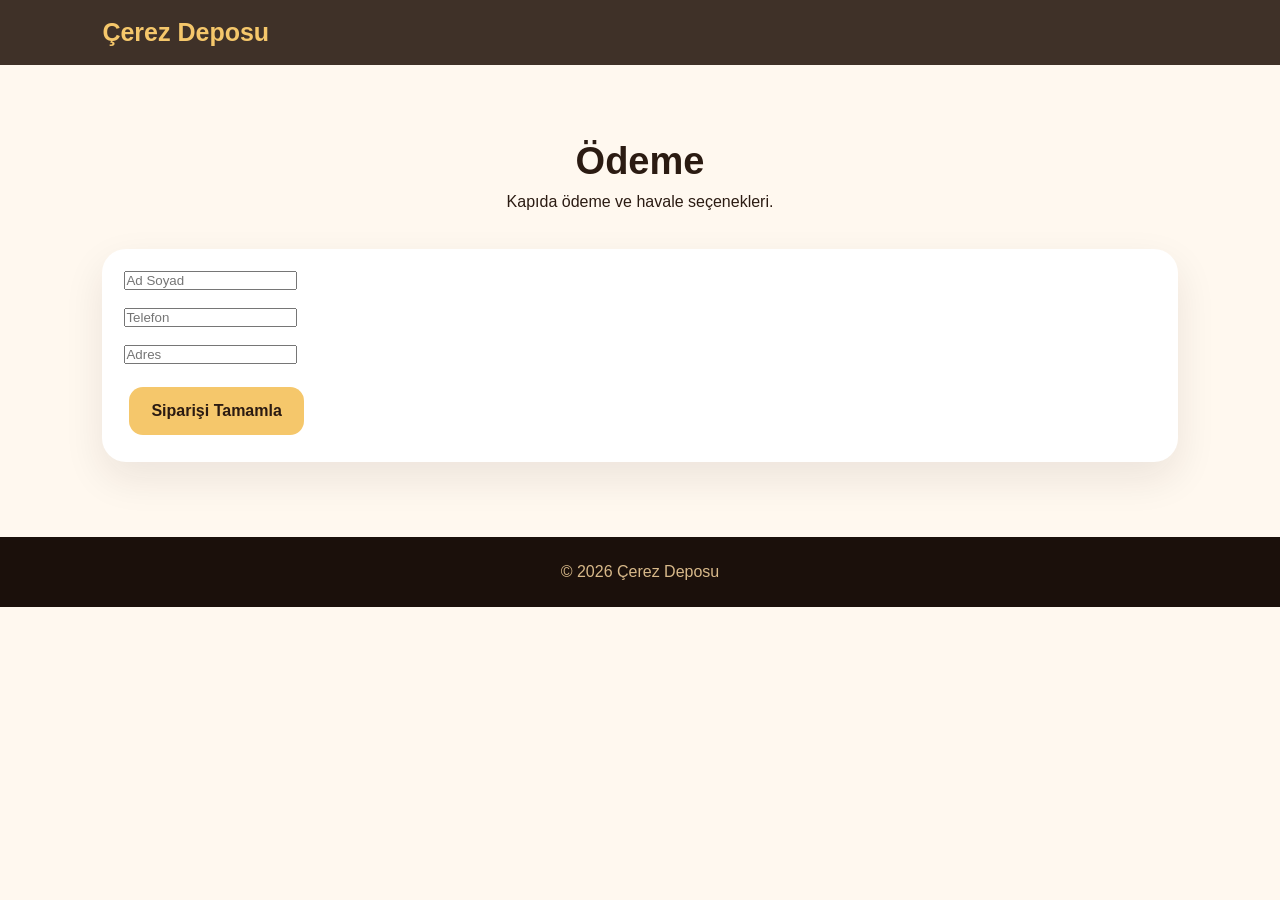
==== odeme.html @ f2544c33 "Create odeme.html" ====
<!DOCTYPE html>
<html lang="tr">
<head>
<meta charset="UTF-8">
<meta name="viewport" content="width=device-width, initial-scale=1.0">
<title>Ödeme</title>
<link rel="stylesheet" href="style.css">
</head>
<body>

<nav class="nav">
<a class="logo" href="index.html">Çerez Deposu</a>
</nav>

<section class="section">

<div class="title">
<h2>Ödeme</h2>
<p>Kapıda ödeme ve havale seçenekleri.</p>
</div>

<div class="card">
<div class="card-body">

<input type="text" placeholder="Ad Soyad">
<br><br>

<input type="text" placeholder="Telefon">
<br><br>

<input type="text" placeholder="Adres">
<br><br>

<a class="btn btn-primary" href="#">
Siparişi Tamamla
</a>

</div>
</div>

</section>

<footer>
© 2026 Çerez Deposu
</footer>

</body>
</html>
---- style.css ----
*{margin:0;padding:0;box-sizing:border-box;font-family:Arial,Helvetica,sans-serif}
body{background:#fff8ef;color:#2b1b12;overflow-x:hidden}
a{text-decoration:none;color:inherit}
.nav{position:sticky;top:0;z-index:50;background:rgba(43,27,18,.9);backdrop-filter:blur(12px);padding:18px 8%;display:flex;justify-content:space-between;align-items:center;color:white}
.logo{font-size:25px;font-weight:900;color:#f5c76b}
.menu{display:flex;gap:22px;align-items:center}
.menu a{font-weight:700}
.menu a:hover{color:#f5c76b}
.cart-badge{background:#f5c76b;color:#2b1b12;padding:9px 13px;border-radius:999px;font-weight:900}
.hero{min-height:92vh;background:linear-gradient(rgba(43,27,18,.65),rgba(43,27,18,.78)),url('https://images.unsplash.com/photo-1606923829579-0cb981a83e2e?auto=format&fit=crop&w=1600&q=80');background-size:cover;background-position:center;display:flex;align-items:center;padding:100px 8%;color:white}
.hero-box{max-width:720px;animation:up 1s ease both}
.badge{display:inline-block;background:rgba(245,199,107,.18);border:1px solid rgba(245,199,107,.5);color:#f5c76b;padding:10px 18px;border-radius:999px;font-weight:900;margin-bottom:20px}
h1{font-size:clamp(42px,7vw,78px);line-height:1.02;margin-bottom:22px}
.hero p{font-size:19px;line-height:1.7;color:#f8ead2;margin-bottom:30px}
.btn{display:inline-block;padding:15px 22px;border-radius:14px;font-weight:900;transition:.3s;margin:5px}
.btn-primary{background:#f5c76b;color:#2b1b12}
.btn-dark{background:#2b1b12;color:white}
.btn-outline{border:1px solid rgba(255,255,255,.6);color:white}
.section{padding:75px 8%}
.title{text-align:center;margin-bottom:38px}
.title h2{font-size:38px;margin-bottom:10px}
.grid{display:grid;grid-template-columns:repeat(auto-fit,minmax(240px,1fr));gap:24px}
.card{background:white;border-radius:24px;overflow:hidden;box-shadow:0 16px 40px rgba(43,27,18,.09)}
.card img{width:100%;height:220px;object-fit:cover}
.card-body{padding:22px}
.price{font-size:24px;font-weight:900;color:#8b4f19;margin-bottom:15px}
footer{text-align:center;padding:26px;background:#1b100b;color:#d8b98a}
@keyframes up{from{opacity:0;transform:translateY(35px)}to{opacity:1;transform:translateY(0)}}
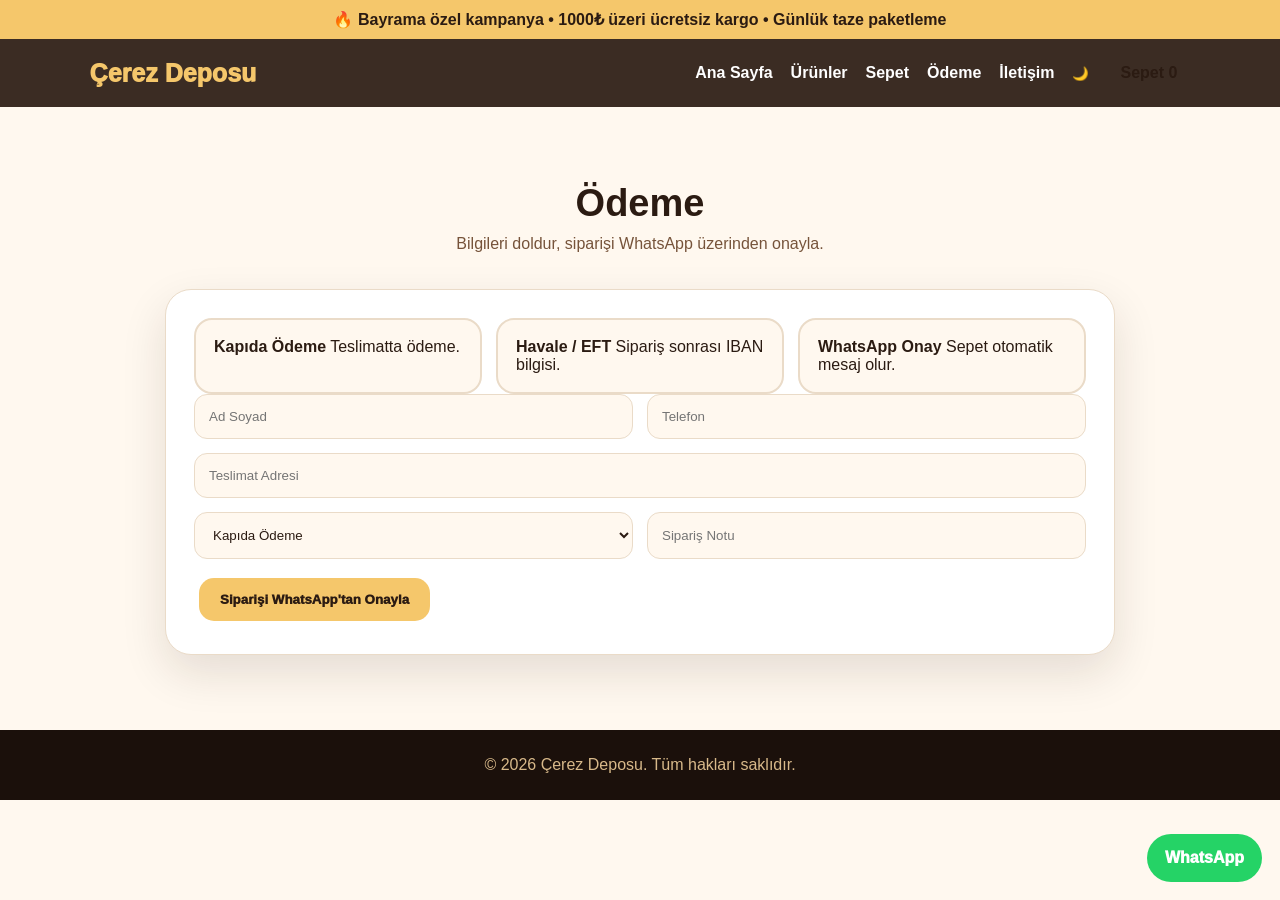
==== commit 7467006f: "Update odeme.html" ====
--- a/odeme.html
+++ b/odeme.html
@@ -3,46 +3,76 @@
 <head>
 <meta charset="UTF-8">
 <meta name="viewport" content="width=device-width, initial-scale=1.0">
-<title>Ödeme</title>
+<title>Çerez Deposu | Ödeme</title>
 <link rel="stylesheet" href="style.css">
 </head>
 <body>
 
+<div class="topbar"><span>🔥 Bayrama özel kampanya • 1000₺ üzeri ücretsiz kargo • Günlük taze paketleme</span></div>
+
 <nav class="nav">
 <a class="logo" href="index.html">Çerez Deposu</a>
+<div class="menu">
+<a href="index.html">Ana Sayfa</a>
+<a href="urunler.html">Ürünler</a>
+<a href="sepet.html">Sepet</a>
+<a href="odeme.html">Ödeme</a>
+<a href="iletisim.html">İletişim</a>
+<button class="icon-btn" id="darkBtn">🌙</button>
+<a class="cart-pill" href="sepet.html">Sepet <span id="cartCount">0</span></a>
+</div>
 </nav>
 
 <section class="section">
-
 <div class="title">
 <h2>Ödeme</h2>
-<p>Kapıda ödeme ve havale seçenekleri.</p>
+<p>Bilgileri doldur, siparişi WhatsApp üzerinden onayla.</p>
 </div>
 
-<div class="card">
-<div class="card-body">
+<div class="panel">
 
-<input type="text" placeholder="Ad Soyad">
-<br><br>
+<div class="pay-box">
+<div class="pay-option">
+<b>Kapıda Ödeme</b>
+<span>Teslimatta ödeme.</span>
+</div>
 
-<input type="text" placeholder="Telefon">
-<br><br>
+<div class="pay-option">
+<b>Havale / EFT</b>
+<span>Sipariş sonrası IBAN bilgisi.</span>
+</div>
 
-<input type="text" placeholder="Adres">
-<br><br>
-
-<a class="btn btn-primary" href="#">
-Siparişi Tamamla
-</a>
-
+<div class="pay-option">
+<b>WhatsApp Onay</b>
+<span>Sepet otomatik mesaj olur.</span>
 </div>
 </div>
 
+<div class="form-grid">
+<input id="name" type="text" placeholder="Ad Soyad">
+<input id="phone" type="tel" placeholder="Telefon">
+</div>
+
+<input id="address" type="text" placeholder="Teslimat Adresi">
+
+<div class="form-grid">
+<select id="pay">
+<option>Kapıda Ödeme</option>
+<option>Havale / EFT</option>
+</select>
+
+<input id="note" type="text" placeholder="Sipariş Notu">
+</div>
+
+<button class="btn btn-primary" onclick="sendOrder()">Siparişi WhatsApp'tan Onayla</button>
+
+</div>
 </section>
 
-<footer>
-© 2026 Çerez Deposu
-</footer>
+<a class="floating-wa" href="https://wa.me/905000000000" target="_blank">WhatsApp</a>
 
+<footer>© 2026 Çerez Deposu. Tüm hakları saklıdır.</footer>
+
+<script src="script.js"></script>
 </body>
 </html>
--- a/style.css
+++ b/style.css
@@ -1,28 +1,59 @@
+:root{--bg:#fff8ef;--text:#2b1b12;--muted:#76533a;--card:#fff;--brand:#f5c76b;--dark:#2b1b12;--line:#eadbc8;--shadow:0 18px 45px rgba(43,27,18,.12)}
+body.dark{--bg:#140d09;--text:#fff7ec;--muted:#d6b98e;--card:#21150f;--dark:#f5c76b;--line:#3a281d;--shadow:0 18px 45px rgba(0,0,0,.35)}
 *{margin:0;padding:0;box-sizing:border-box;font-family:Arial,Helvetica,sans-serif}
-body{background:#fff8ef;color:#2b1b12;overflow-x:hidden}
+body{background:var(--bg);color:var(--text);overflow-x:hidden}
 a{text-decoration:none;color:inherit}
-.nav{position:sticky;top:0;z-index:50;background:rgba(43,27,18,.9);backdrop-filter:blur(12px);padding:18px 8%;display:flex;justify-content:space-between;align-items:center;color:white}
-.logo{font-size:25px;font-weight:900;color:#f5c76b}
-.menu{display:flex;gap:22px;align-items:center}
-.menu a{font-weight:700}
-.menu a:hover{color:#f5c76b}
-.cart-badge{background:#f5c76b;color:#2b1b12;padding:9px 13px;border-radius:999px;font-weight:900}
-.hero{min-height:92vh;background:linear-gradient(rgba(43,27,18,.65),rgba(43,27,18,.78)),url('https://images.unsplash.com/photo-1606923829579-0cb981a83e2e?auto=format&fit=crop&w=1600&q=80');background-size:cover;background-position:center;display:flex;align-items:center;padding:100px 8%;color:white}
-.hero-box{max-width:720px;animation:up 1s ease both}
-.badge{display:inline-block;background:rgba(245,199,107,.18);border:1px solid rgba(245,199,107,.5);color:#f5c76b;padding:10px 18px;border-radius:999px;font-weight:900;margin-bottom:20px}
-h1{font-size:clamp(42px,7vw,78px);line-height:1.02;margin-bottom:22px}
-.hero p{font-size:19px;line-height:1.7;color:#f8ead2;margin-bottom:30px}
-.btn{display:inline-block;padding:15px 22px;border-radius:14px;font-weight:900;transition:.3s;margin:5px}
-.btn-primary{background:#f5c76b;color:#2b1b12}
-.btn-dark{background:#2b1b12;color:white}
-.btn-outline{border:1px solid rgba(255,255,255,.6);color:white}
-.section{padding:75px 8%}
-.title{text-align:center;margin-bottom:38px}
+.topbar{background:var(--brand);color:#2b1b12;text-align:center;padding:10px;font-weight:900;overflow:hidden}
+.topbar span{display:inline-block;animation:marquee 13s linear infinite;white-space:nowrap}
+.nav{position:sticky;top:0;z-index:99;background:rgba(43,27,18,.92);backdrop-filter:blur(14px);padding:16px 7%;display:flex;justify-content:space-between;align-items:center;color:white}
+.logo{font-size:25px;font-weight:950;color:var(--brand)}
+.menu{display:flex;gap:18px;align-items:center;flex-wrap:wrap}
+.menu a,.icon-btn{font-weight:800;color:white;background:none;border:0;cursor:pointer}
+.cart-pill{background:var(--brand);color:#2b1b12!important;padding:9px 13px;border-radius:999px}
+.hero{min-height:88vh;background:linear-gradient(rgba(43,27,18,.62),rgba(43,27,18,.78)),url('https://images.unsplash.com/photo-1606923829579-0cb981a83e2e?auto=format&fit=crop&w=1700&q=80');background-size:cover;background-position:center;display:flex;align-items:center;padding:100px 7%;color:white}
+.hero-box{max-width:760px;animation:up 1s ease both}
+.badge{display:inline-block;background:rgba(245,199,107,.18);border:1px solid rgba(245,199,107,.55);color:var(--brand);padding:10px 18px;border-radius:999px;font-weight:900;margin-bottom:20px}
+h1{font-size:clamp(42px,7vw,78px);line-height:1.02;margin-bottom:20px}
+.hero p{font-size:19px;line-height:1.7;color:#f8ead2;margin-bottom:28px}
+.btn{display:inline-block;border:0;cursor:pointer;padding:14px 21px;border-radius:15px;font-weight:950;transition:.25s;margin:5px}
+.btn-primary{background:var(--brand);color:#2b1b12}
+.btn-dark{background:var(--dark);color:var(--bg)}
+.btn-outline{border:1px solid rgba(255,255,255,.65);color:white;background:transparent}
+.btn:hover{transform:translateY(-4px);box-shadow:0 12px 25px rgba(0,0,0,.18)}
+.section{padding:75px 7%}
+.title{text-align:center;margin-bottom:36px}
 .title h2{font-size:38px;margin-bottom:10px}
+.title p{color:var(--muted)}
 .grid{display:grid;grid-template-columns:repeat(auto-fit,minmax(240px,1fr));gap:24px}
-.card{background:white;border-radius:24px;overflow:hidden;box-shadow:0 16px 40px rgba(43,27,18,.09)}
+.card{background:var(--card);border-radius:24px;overflow:hidden;box-shadow:var(--shadow);border:1px solid var(--line);transition:.3s}
+.card:hover{transform:translateY(-7px)}
 .card img{width:100%;height:220px;object-fit:cover}
 .card-body{padding:22px}
-.price{font-size:24px;font-weight:900;color:#8b4f19;margin-bottom:15px}
+.card h3{font-size:22px;margin-bottom:8px}
+.card p{color:var(--muted);line-height:1.5;margin-bottom:15px}
+.price{font-size:23px;font-weight:950;color:#8b4f19;margin-bottom:14px}
+.filters{display:flex;justify-content:center;gap:10px;flex-wrap:wrap;margin-bottom:25px}
+.filter{border:1px solid var(--line);background:var(--card);color:var(--text);padding:10px 15px;border-radius:999px;font-weight:900;cursor:pointer}
+.filter.active{background:var(--brand);color:#2b1b12}
+.panel{background:var(--card);border-radius:26px;padding:28px;box-shadow:var(--shadow);border:1px solid var(--line);max-width:950px;margin:auto}
+.cart-row{display:grid;grid-template-columns:1fr 90px 120px 60px;gap:14px;align-items:center;border-bottom:1px solid var(--line);padding:16px 0}
+.qty button{width:30px;height:30px;border:0;border-radius:8px;background:var(--brand);font-weight:900;cursor:pointer}
+.total{text-align:right;font-size:27px;font-weight:950;margin-top:20px}
+.form-grid,.pay-box{display:grid;grid-template-columns:repeat(auto-fit,minmax(230px,1fr));gap:14px}
+input,select,textarea{width:100%;padding:14px;border:1px solid var(--line);border-radius:13px;margin-bottom:14px;background:var(--bg);color:var(--text)}
+.pay-option{border:2px solid var(--line);border-radius:18px;padding:18px;background:var(--bg)}
+.dark-section{background:#2b1b12;color:white}
+.feature,.review{background:var(--card);padding:24px;border-radius:22px;box-shadow:var(--shadow);border:1px solid var(--line)}
+.dark-section .feature{background:rgba(255,255,255,.08)}
+.feature h3{color:var(--brand);margin-bottom:10px}
+.stars{color:#d79219;font-size:20px;margin-bottom:10px}
+.faq details{background:var(--card);padding:18px 20px;border-radius:16px;margin-bottom:12px;border:1px solid var(--line)}
+.floating-wa{position:fixed;right:18px;bottom:18px;background:#25d366;color:white;padding:15px 18px;border-radius:999px;font-weight:950;z-index:200}
+.popup{position:fixed;inset:0;background:rgba(0,0,0,.55);display:none;align-items:center;justify-content:center;z-index:300;padding:20px}
+.popup.show{display:flex}
+.popup-box{background:var(--card);padding:30px;border-radius:26px;max-width:430px;text-align:center}
+.close{float:right;border:0;background:transparent;font-size:22px;color:var(--text);cursor:pointer}
 footer{text-align:center;padding:26px;background:#1b100b;color:#d8b98a}
 @keyframes up{from{opacity:0;transform:translateY(35px)}to{opacity:1;transform:translateY(0)}}
+@keyframes marquee{from{transform:translateX(70vw)}to{transform:translateX(-100vw)}}
+@media(max-width:760px){.nav{padding:15px 5%;align-items:flex-start;gap:12px}.menu{gap:11px;font-size:14px}.section{padding:55px 6%}.cart-row{grid-template-columns:1fr}.total{text-align:left}}
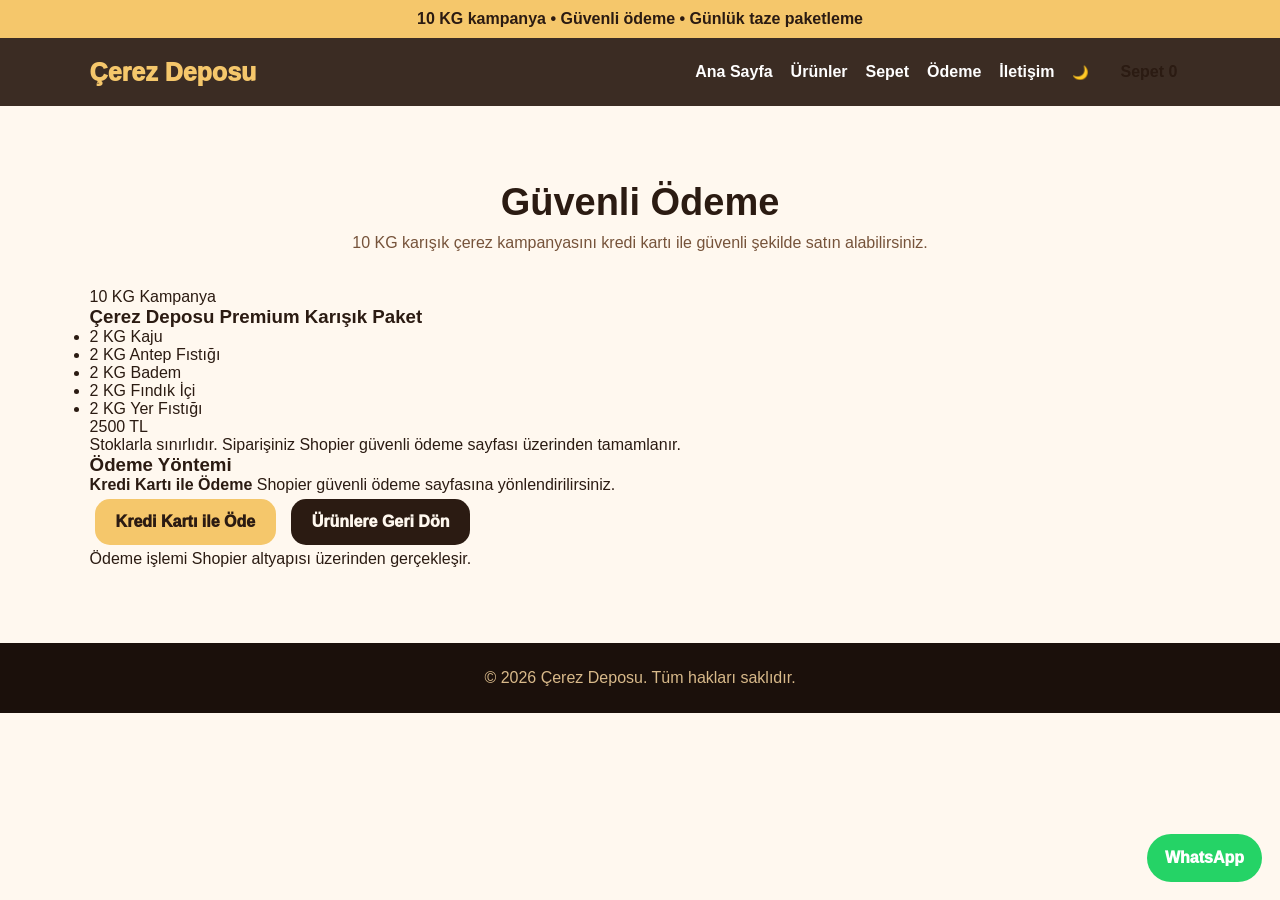
==== commit 506a84c8: "Update odeme.html" ====
--- a/odeme.html
+++ b/odeme.html
@@ -3,12 +3,12 @@
 <head>
 <meta charset="UTF-8">
 <meta name="viewport" content="width=device-width, initial-scale=1.0">
-<title>Çerez Deposu | Ödeme</title>
+<title>Çerez Deposu | Güvenli Ödeme</title>
 <link rel="stylesheet" href="style.css">
 </head>
 <body>
 
-<div class="topbar"><span>🔥 Bayrama özel kampanya • 1000₺ üzeri ücretsiz kargo • Günlük taze paketleme</span></div>
+<div class="topbar"><span>10 KG kampanya • Güvenli ödeme • Günlük taze paketleme</span></div>
 
 <nav class="nav">
 <a class="logo" href="index.html">Çerez Deposu</a>
@@ -25,46 +25,46 @@
 
 <section class="section">
 <div class="title">
-<h2>Ödeme</h2>
-<p>Bilgileri doldur, siparişi WhatsApp üzerinden onayla.</p>
+<h2>Güvenli Ödeme</h2>
+<p>10 KG karışık çerez kampanyasını kredi kartı ile güvenli şekilde satın alabilirsiniz.</p>
 </div>
 
-<div class="panel">
+<div class="payment-card">
 
-<div class="pay-box">
-<div class="pay-option">
-<b>Kapıda Ödeme</b>
-<span>Teslimatta ödeme.</span>
+<div class="payment-left">
+<span class="badge-dark">10 KG Kampanya</span>
+<h3>Çerez Deposu Premium Karışık Paket</h3>
+
+<ul class="pay-list">
+<li>2 KG Kaju</li>
+<li>2 KG Antep Fıstığı</li>
+<li>2 KG Badem</li>
+<li>2 KG Fındık İçi</li>
+<li>2 KG Yer Fıstığı</li>
+</ul>
+
+<div class="big-price">2500 TL</div>
+<p class="small-note">Stoklarla sınırlıdır. Siparişiniz Shopier güvenli ödeme sayfası üzerinden tamamlanır.</p>
 </div>
 
-<div class="pay-option">
-<b>Havale / EFT</b>
-<span>Sipariş sonrası IBAN bilgisi.</span>
+<div class="payment-right">
+<h3>Ödeme Yöntemi</h3>
+
+<div class="pay-method active">
+<b>Kredi Kartı ile Ödeme</b>
+<span>Shopier güvenli ödeme sayfasına yönlendirilirsiniz.</span>
 </div>
 
-<div class="pay-option">
-<b>WhatsApp Onay</b>
-<span>Sepet otomatik mesaj olur.</span>
+<a class="btn btn-primary pay-button" href="https://shopier.online-alisveris-sepetiniz.com/ilan?id=158-10-kg-karisik-cerez" target="_blank">
+Kredi Kartı ile Öde
+</a>
+
+<a class="btn btn-dark pay-button" href="urunler.html">
+Ürünlere Geri Dön
+</a>
+
+<p class="secure-text">Ödeme işlemi Shopier altyapısı üzerinden gerçekleşir.</p>
 </div>
-</div>
-
-<div class="form-grid">
-<input id="name" type="text" placeholder="Ad Soyad">
-<input id="phone" type="tel" placeholder="Telefon">
-</div>
-
-<input id="address" type="text" placeholder="Teslimat Adresi">
-
-<div class="form-grid">
-<select id="pay">
-<option>Kapıda Ödeme</option>
-<option>Havale / EFT</option>
-</select>
-
-<input id="note" type="text" placeholder="Sipariş Notu">
-</div>
-
-<button class="btn btn-primary" onclick="sendOrder()">Siparişi WhatsApp'tan Onayla</button>
 
 </div>
 </section>
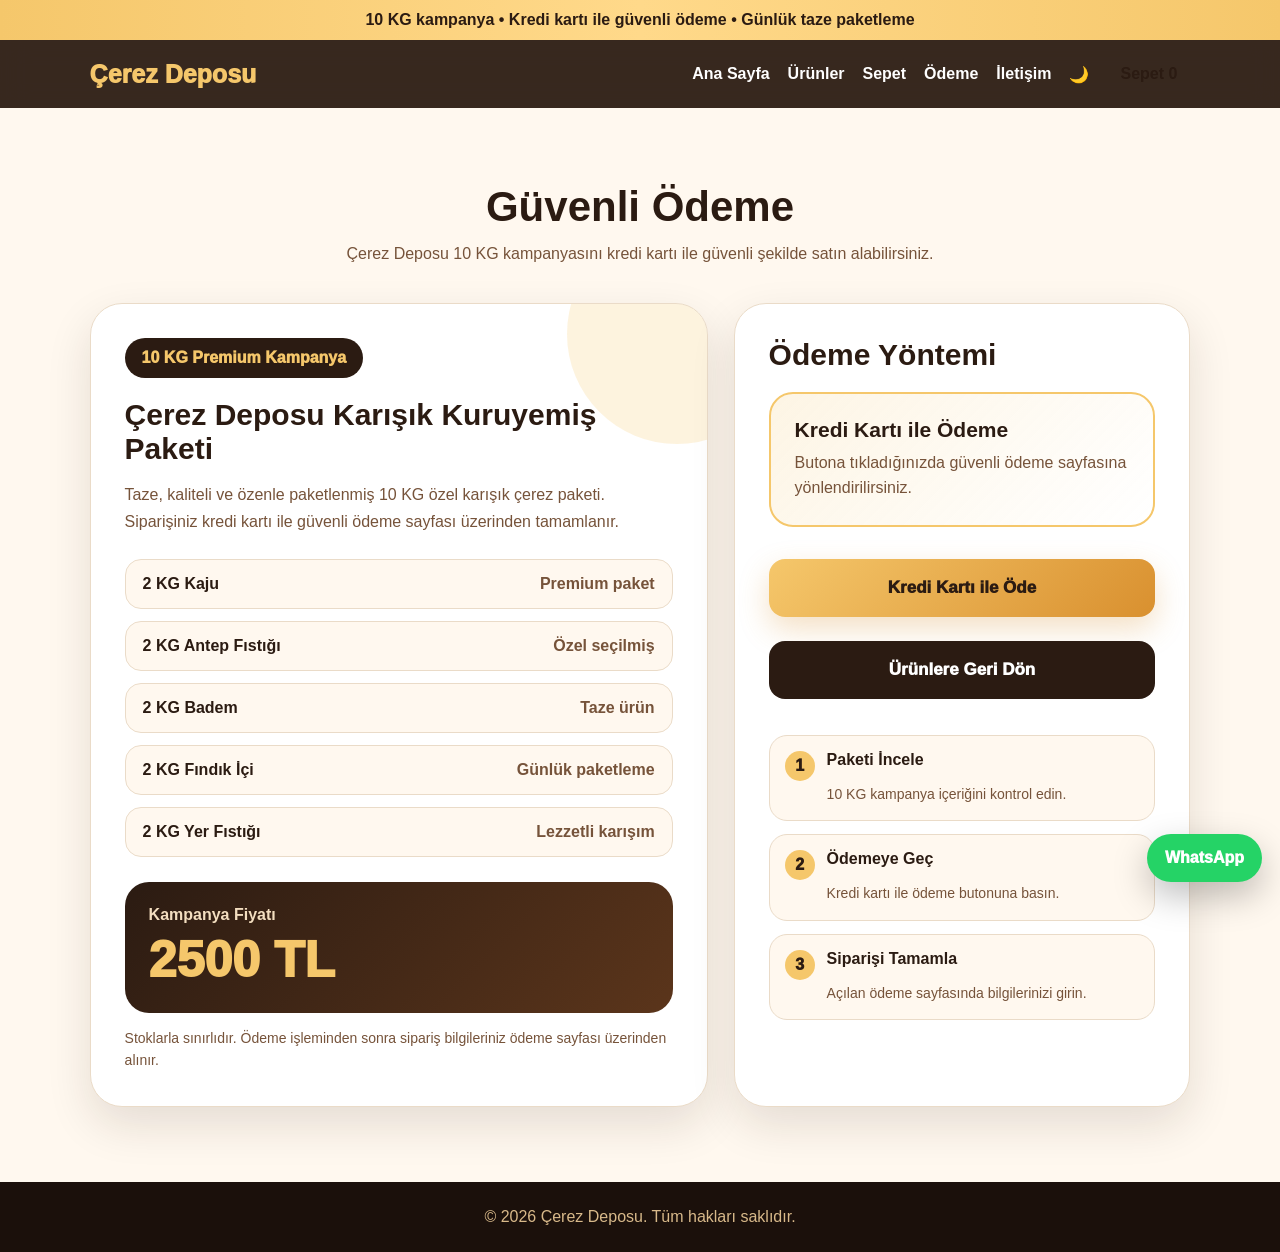
==== commit 938bb5f3: "Update odeme.html" ====
--- a/odeme.html
+++ b/odeme.html
@@ -8,54 +8,72 @@
 </head>
 <body>
 
-<div class="topbar"><span>10 KG kampanya • Güvenli ödeme • Günlük taze paketleme</span></div>
+<div class="topbar">
+<span>10 KG kampanya • Kredi kartı ile güvenli ödeme • Günlük taze paketleme</span>
+</div>
 
 <nav class="nav">
 <a class="logo" href="index.html">Çerez Deposu</a>
+
 <div class="menu">
 <a href="index.html">Ana Sayfa</a>
 <a href="urunler.html">Ürünler</a>
 <a href="sepet.html">Sepet</a>
 <a href="odeme.html">Ödeme</a>
 <a href="iletisim.html">İletişim</a>
-<button class="icon-btn" id="darkBtn">🌙</button>
+<button class="icon-btn" id="darkBtn" type="button">🌙</button>
 <a class="cart-pill" href="sepet.html">Sepet <span id="cartCount">0</span></a>
 </div>
 </nav>
 
 <section class="section">
+
 <div class="title">
 <h2>Güvenli Ödeme</h2>
-<p>10 KG karışık çerez kampanyasını kredi kartı ile güvenli şekilde satın alabilirsiniz.</p>
+<p>Çerez Deposu 10 KG kampanyasını kredi kartı ile güvenli şekilde satın alabilirsiniz.</p>
 </div>
 
-<div class="payment-card">
+<div class="payment-wrapper">
 
-<div class="payment-left">
-<span class="badge-dark">10 KG Kampanya</span>
-<h3>Çerez Deposu Premium Karışık Paket</h3>
+<div class="payment-main">
 
-<ul class="pay-list">
-<li>2 KG Kaju</li>
-<li>2 KG Antep Fıstığı</li>
-<li>2 KG Badem</li>
-<li>2 KG Fındık İçi</li>
-<li>2 KG Yer Fıstığı</li>
+<span class="campaign-badge">10 KG Premium Kampanya</span>
+
+<h3>Çerez Deposu Karışık Kuruyemiş Paketi</h3>
+
+<p class="payment-desc">
+Taze, kaliteli ve özenle paketlenmiş 10 KG özel karışık çerez paketi. Siparişiniz kredi kartı ile güvenli ödeme sayfası üzerinden tamamlanır.
+</p>
+
+<ul class="product-list">
+<li><b>2 KG Kaju</b><span>Premium paket</span></li>
+<li><b>2 KG Antep Fıstığı</b><span>Özel seçilmiş</span></li>
+<li><b>2 KG Badem</b><span>Taze ürün</span></li>
+<li><b>2 KG Fındık İçi</b><span>Günlük paketleme</span></li>
+<li><b>2 KG Yer Fıstığı</b><span>Lezzetli karışım</span></li>
 </ul>
 
+<div class="price-box">
+<div class="price-label">Kampanya Fiyatı</div>
 <div class="big-price">2500 TL</div>
-<p class="small-note">Stoklarla sınırlıdır. Siparişiniz Shopier güvenli ödeme sayfası üzerinden tamamlanır.</p>
 </div>
 
-<div class="payment-right">
+<p class="secure-note">
+Stoklarla sınırlıdır. Ödeme işleminden sonra sipariş bilgileriniz ödeme sayfası üzerinden alınır.
+</p>
+
+</div>
+
+<div class="payment-side">
+
 <h3>Ödeme Yöntemi</h3>
 
-<div class="pay-method active">
+<div class="payment-method">
 <b>Kredi Kartı ile Ödeme</b>
-<span>Shopier güvenli ödeme sayfasına yönlendirilirsiniz.</span>
+<span>Butona tıkladığınızda güvenli ödeme sayfasına yönlendirilirsiniz.</span>
 </div>
 
-<a class="btn btn-primary pay-button" href="https://shopier.online-alisveris-sepetiniz.com/ilan?id=158-10-kg-karisik-cerez" target="_blank">
+<a class="btn btn-primary pay-button" href="https://shopier.online-alisveris-sepetiniz.com/ilan?id=158-10-kg-karisik-cerez" target="_blank" rel="noopener noreferrer">
 Kredi Kartı ile Öde
 </a>
 
@@ -63,13 +81,41 @@
 Ürünlere Geri Dön
 </a>
 
-<p class="secure-text">Ödeme işlemi Shopier altyapısı üzerinden gerçekleşir.</p>
+<div class="payment-steps">
+
+<div class="step">
+<div class="step-number">1</div>
+<div>
+<b>Paketi İncele</b>
+<p class="secure-note">10 KG kampanya içeriğini kontrol edin.</p>
+</div>
+</div>
+
+<div class="step">
+<div class="step-number">2</div>
+<div>
+<b>Ödemeye Geç</b>
+<p class="secure-note">Kredi kartı ile ödeme butonuna basın.</p>
+</div>
+</div>
+
+<div class="step">
+<div class="step-number">3</div>
+<div>
+<b>Siparişi Tamamla</b>
+<p class="secure-note">Açılan ödeme sayfasında bilgilerinizi girin.</p>
+</div>
 </div>
 
 </div>
+
+</div>
+
+</div>
+
 </section>
 
-<a class="floating-wa" href="https://wa.me/905000000000" target="_blank">WhatsApp</a>
+<a class="floating-wa" href="https://wa.me/905000000000" target="_blank" rel="noopener noreferrer">WhatsApp</a>
 
 <footer>© 2026 Çerez Deposu. Tüm hakları saklıdır.</footer>
 
--- a/style.css
+++ b/style.css
@@ -1,59 +1,418 @@
-:root{--bg:#fff8ef;--text:#2b1b12;--muted:#76533a;--card:#fff;--brand:#f5c76b;--dark:#2b1b12;--line:#eadbc8;--shadow:0 18px 45px rgba(43,27,18,.12)}
-body.dark{--bg:#140d09;--text:#fff7ec;--muted:#d6b98e;--card:#21150f;--dark:#f5c76b;--line:#3a281d;--shadow:0 18px 45px rgba(0,0,0,.35)}
-*{margin:0;padding:0;box-sizing:border-box;font-family:Arial,Helvetica,sans-serif}
-body{background:var(--bg);color:var(--text);overflow-x:hidden}
-a{text-decoration:none;color:inherit}
-.topbar{background:var(--brand);color:#2b1b12;text-align:center;padding:10px;font-weight:900;overflow:hidden}
-.topbar span{display:inline-block;animation:marquee 13s linear infinite;white-space:nowrap}
-.nav{position:sticky;top:0;z-index:99;background:rgba(43,27,18,.92);backdrop-filter:blur(14px);padding:16px 7%;display:flex;justify-content:space-between;align-items:center;color:white}
-.logo{font-size:25px;font-weight:950;color:var(--brand)}
-.menu{display:flex;gap:18px;align-items:center;flex-wrap:wrap}
-.menu a,.icon-btn{font-weight:800;color:white;background:none;border:0;cursor:pointer}
-.cart-pill{background:var(--brand);color:#2b1b12!important;padding:9px 13px;border-radius:999px}
-.hero{min-height:88vh;background:linear-gradient(rgba(43,27,18,.62),rgba(43,27,18,.78)),url('https://images.unsplash.com/photo-1606923829579-0cb981a83e2e?auto=format&fit=crop&w=1700&q=80');background-size:cover;background-position:center;display:flex;align-items:center;padding:100px 7%;color:white}
-.hero-box{max-width:760px;animation:up 1s ease both}
-.badge{display:inline-block;background:rgba(245,199,107,.18);border:1px solid rgba(245,199,107,.55);color:var(--brand);padding:10px 18px;border-radius:999px;font-weight:900;margin-bottom:20px}
-h1{font-size:clamp(42px,7vw,78px);line-height:1.02;margin-bottom:20px}
-.hero p{font-size:19px;line-height:1.7;color:#f8ead2;margin-bottom:28px}
-.btn{display:inline-block;border:0;cursor:pointer;padding:14px 21px;border-radius:15px;font-weight:950;transition:.25s;margin:5px}
-.btn-primary{background:var(--brand);color:#2b1b12}
-.btn-dark{background:var(--dark);color:var(--bg)}
-.btn-outline{border:1px solid rgba(255,255,255,.65);color:white;background:transparent}
-.btn:hover{transform:translateY(-4px);box-shadow:0 12px 25px rgba(0,0,0,.18)}
-.section{padding:75px 7%}
-.title{text-align:center;margin-bottom:36px}
-.title h2{font-size:38px;margin-bottom:10px}
-.title p{color:var(--muted)}
-.grid{display:grid;grid-template-columns:repeat(auto-fit,minmax(240px,1fr));gap:24px}
-.card{background:var(--card);border-radius:24px;overflow:hidden;box-shadow:var(--shadow);border:1px solid var(--line);transition:.3s}
-.card:hover{transform:translateY(-7px)}
-.card img{width:100%;height:220px;object-fit:cover}
-.card-body{padding:22px}
-.card h3{font-size:22px;margin-bottom:8px}
-.card p{color:var(--muted);line-height:1.5;margin-bottom:15px}
-.price{font-size:23px;font-weight:950;color:#8b4f19;margin-bottom:14px}
-.filters{display:flex;justify-content:center;gap:10px;flex-wrap:wrap;margin-bottom:25px}
-.filter{border:1px solid var(--line);background:var(--card);color:var(--text);padding:10px 15px;border-radius:999px;font-weight:900;cursor:pointer}
-.filter.active{background:var(--brand);color:#2b1b12}
-.panel{background:var(--card);border-radius:26px;padding:28px;box-shadow:var(--shadow);border:1px solid var(--line);max-width:950px;margin:auto}
-.cart-row{display:grid;grid-template-columns:1fr 90px 120px 60px;gap:14px;align-items:center;border-bottom:1px solid var(--line);padding:16px 0}
-.qty button{width:30px;height:30px;border:0;border-radius:8px;background:var(--brand);font-weight:900;cursor:pointer}
-.total{text-align:right;font-size:27px;font-weight:950;margin-top:20px}
-.form-grid,.pay-box{display:grid;grid-template-columns:repeat(auto-fit,minmax(230px,1fr));gap:14px}
-input,select,textarea{width:100%;padding:14px;border:1px solid var(--line);border-radius:13px;margin-bottom:14px;background:var(--bg);color:var(--text)}
-.pay-option{border:2px solid var(--line);border-radius:18px;padding:18px;background:var(--bg)}
-.dark-section{background:#2b1b12;color:white}
-.feature,.review{background:var(--card);padding:24px;border-radius:22px;box-shadow:var(--shadow);border:1px solid var(--line)}
-.dark-section .feature{background:rgba(255,255,255,.08)}
-.feature h3{color:var(--brand);margin-bottom:10px}
-.stars{color:#d79219;font-size:20px;margin-bottom:10px}
-.faq details{background:var(--card);padding:18px 20px;border-radius:16px;margin-bottom:12px;border:1px solid var(--line)}
-.floating-wa{position:fixed;right:18px;bottom:18px;background:#25d366;color:white;padding:15px 18px;border-radius:999px;font-weight:950;z-index:200}
-.popup{position:fixed;inset:0;background:rgba(0,0,0,.55);display:none;align-items:center;justify-content:center;z-index:300;padding:20px}
-.popup.show{display:flex}
-.popup-box{background:var(--card);padding:30px;border-radius:26px;max-width:430px;text-align:center}
-.close{float:right;border:0;background:transparent;font-size:22px;color:var(--text);cursor:pointer}
-footer{text-align:center;padding:26px;background:#1b100b;color:#d8b98a}
-@keyframes up{from{opacity:0;transform:translateY(35px)}to{opacity:1;transform:translateY(0)}}
-@keyframes marquee{from{transform:translateX(70vw)}to{transform:translateX(-100vw)}}
-@media(max-width:760px){.nav{padding:15px 5%;align-items:flex-start;gap:12px}.menu{gap:11px;font-size:14px}.section{padding:55px 6%}.cart-row{grid-template-columns:1fr}.total{text-align:left}}
+:root{
+--bg:#fff8ef;
+--text:#2b1b12;
+--muted:#76533a;
+--card:#ffffff;
+--brand:#f5c76b;
+--brand2:#d9902f;
+--dark:#2b1b12;
+--line:#eadbc8;
+--shadow:0 18px 45px rgba(43,27,18,.12);
+}
+
+body.dark{
+--bg:#140d09;
+--text:#fff7ec;
+--muted:#d6b98e;
+--card:#21150f;
+--dark:#f5c76b;
+--line:#3a281d;
+--shadow:0 18px 45px rgba(0,0,0,.35);
+}
+
+*{
+margin:0;
+padding:0;
+box-sizing:border-box;
+font-family:Arial,Helvetica,sans-serif;
+}
+
+html{
+scroll-behavior:smooth;
+}
+
+body{
+background:var(--bg);
+color:var(--text);
+overflow-x:hidden;
+}
+
+a{
+text-decoration:none;
+color:inherit;
+}
+
+button{
+font:inherit;
+}
+
+.topbar{
+background:linear-gradient(90deg,#f5c76b,#ffd98a,#f5c76b);
+color:#2b1b12;
+text-align:center;
+padding:11px;
+font-weight:900;
+overflow:hidden;
+}
+
+.topbar span{
+display:inline-block;
+white-space:nowrap;
+animation:marquee 14s linear infinite;
+}
+
+.nav{
+position:sticky;
+top:0;
+z-index:99;
+background:rgba(43,27,18,.94);
+backdrop-filter:blur(14px);
+padding:16px 7%;
+display:flex;
+justify-content:space-between;
+align-items:center;
+color:white;
+}
+
+.logo{
+font-size:25px;
+font-weight:950;
+color:var(--brand);
+}
+
+.menu{
+display:flex;
+gap:18px;
+align-items:center;
+flex-wrap:wrap;
+}
+
+.menu a,
+.icon-btn{
+font-weight:800;
+color:white;
+background:none;
+border:0;
+cursor:pointer;
+}
+
+.menu a:hover,
+.icon-btn:hover{
+color:var(--brand);
+}
+
+.cart-pill{
+background:var(--brand);
+color:#2b1b12!important;
+padding:9px 13px;
+border-radius:999px;
+}
+
+.section{
+padding:75px 7%;
+}
+
+.title{
+text-align:center;
+margin-bottom:36px;
+animation:fadeUp .7s ease both;
+}
+
+.title h2{
+font-size:42px;
+margin-bottom:10px;
+}
+
+.title p{
+color:var(--muted);
+line-height:1.6;
+}
+
+.btn{
+display:inline-flex;
+align-items:center;
+justify-content:center;
+gap:8px;
+border:0;
+cursor:pointer;
+padding:15px 24px;
+border-radius:16px;
+font-weight:950;
+transition:.25s ease;
+margin:5px;
+position:relative;
+z-index:20;
+}
+
+.btn-primary{
+background:linear-gradient(135deg,#f5c76b,#d9902f);
+color:#2b1b12;
+box-shadow:0 12px 30px rgba(217,144,47,.28);
+}
+
+.btn-dark{
+background:#2b1b12;
+color:white;
+}
+
+.btn:hover{
+transform:translateY(-4px) scale(1.01);
+box-shadow:0 16px 35px rgba(0,0,0,.18);
+}
+
+.payment-wrapper{
+max-width:1120px;
+margin:auto;
+display:grid;
+grid-template-columns:1.15fr .85fr;
+gap:26px;
+align-items:stretch;
+position:relative;
+z-index:5;
+}
+
+.payment-main,
+.payment-side{
+background:var(--card);
+border:1px solid var(--line);
+border-radius:32px;
+box-shadow:var(--shadow);
+padding:34px;
+animation:fadeUp .8s ease both;
+position:relative;
+z-index:10;
+}
+
+.payment-main{
+overflow:hidden;
+}
+
+.payment-main::before{
+content:"";
+position:absolute;
+top:-80px;
+right:-80px;
+width:220px;
+height:220px;
+background:rgba(245,199,107,.22);
+border-radius:50%;
+z-index:0;
+pointer-events:none;
+}
+
+.payment-main > *,
+.payment-side > *{
+position:relative;
+z-index:2;
+}
+
+.campaign-badge{
+display:inline-flex;
+align-items:center;
+gap:8px;
+background:#2b1b12;
+color:#f5c76b;
+padding:11px 17px;
+border-radius:999px;
+font-weight:950;
+margin-bottom:20px;
+}
+
+.payment-main h3,
+.payment-side h3{
+font-size:30px;
+margin-bottom:15px;
+}
+
+.payment-desc{
+color:var(--muted);
+line-height:1.7;
+margin-bottom:24px;
+}
+
+.product-list{
+list-style:none;
+display:grid;
+gap:12px;
+margin:24px 0;
+}
+
+.product-list li{
+display:flex;
+justify-content:space-between;
+gap:15px;
+background:var(--bg);
+border:1px solid var(--line);
+border-radius:16px;
+padding:15px 17px;
+font-weight:850;
+transition:.25s ease;
+}
+
+.product-list li:hover{
+transform:translateX(5px);
+border-color:var(--brand);
+}
+
+.product-list span{
+color:var(--muted);
+}
+
+.price-box{
+margin-top:25px;
+padding:24px;
+border-radius:24px;
+background:linear-gradient(135deg,#2b1b12,#5b351b);
+color:white;
+}
+
+.price-label{
+color:#f3dec0;
+font-weight:800;
+margin-bottom:7px;
+}
+
+.big-price{
+font-size:50px;
+font-weight:950;
+color:#f5c76b;
+}
+
+.secure-note{
+margin-top:14px;
+color:var(--muted);
+line-height:1.6;
+font-size:14px;
+}
+
+.payment-method{
+border:2px solid var(--brand);
+background:linear-gradient(135deg,rgba(245,199,107,.18),rgba(255,255,255,.03));
+border-radius:24px;
+padding:24px;
+margin:20px 0;
+transition:.25s ease;
+}
+
+.payment-method:hover{
+transform:translateY(-4px);
+box-shadow:0 14px 35px rgba(245,199,107,.18);
+}
+
+.payment-method b{
+display:block;
+font-size:21px;
+margin-bottom:8px;
+}
+
+.payment-method span{
+display:block;
+color:var(--muted);
+line-height:1.6;
+}
+
+.pay-button{
+width:100%;
+min-height:58px;
+font-size:17px;
+margin:12px 0;
+pointer-events:auto;
+}
+
+.payment-steps{
+margin-top:24px;
+display:grid;
+gap:13px;
+}
+
+.step{
+display:flex;
+gap:12px;
+align-items:flex-start;
+background:var(--bg);
+border:1px solid var(--line);
+border-radius:18px;
+padding:15px;
+}
+
+.step-number{
+min-width:30px;
+height:30px;
+display:flex;
+align-items:center;
+justify-content:center;
+background:var(--brand);
+color:#2b1b12;
+border-radius:50%;
+font-weight:950;
+}
+
+.floating-wa{
+position:fixed;
+right:18px;
+bottom:18px;
+background:#25d366;
+color:white;
+padding:15px 18px;
+border-radius:999px;
+font-weight:950;
+z-index:200;
+box-shadow:0 14px 35px rgba(0,0,0,.25);
+}
+
+footer{
+text-align:center;
+padding:26px;
+background:#1b100b;
+color:#d8b98a;
+}
+
+@keyframes fadeUp{
+from{
+opacity:0;
+transform:translateY(28px);
+}
+to{
+opacity:1;
+transform:translateY(0);
+}
+}
+
+@keyframes marquee{
+from{
+transform:translateX(70vw);
+}
+to{
+transform:translateX(-100vw);
+}
+}
+
+@media(max-width:850px){
+.nav{
+padding:15px 5%;
+align-items:flex-start;
+gap:12px;
+}
+
+.menu{
+gap:11px;
+font-size:14px;
+}
+
+.section{
+padding:55px 6%;
+}
+
+.payment-wrapper{
+grid-template-columns:1fr;
+}
+
+.payment-main,
+.payment-side{
+padding:24px;
+}
+
+.big-price{
+font-size:40px;
+}
+}
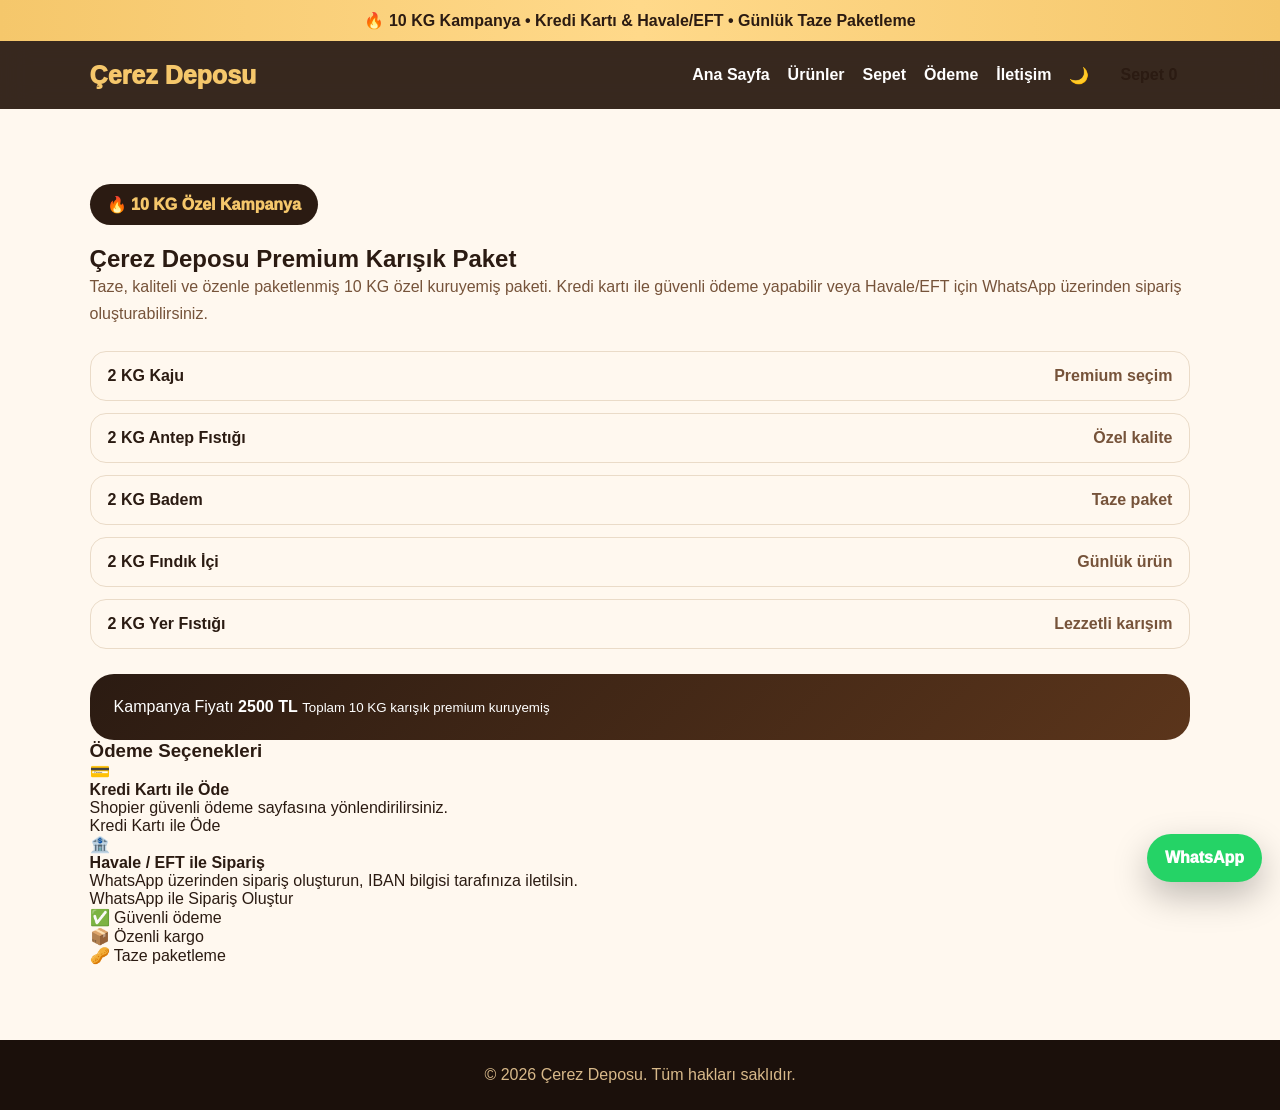
==== commit 1d3590e4: "Update odeme.html" ====
--- a/odeme.html
+++ b/odeme.html
@@ -3,13 +3,13 @@
 <head>
 <meta charset="UTF-8">
 <meta name="viewport" content="width=device-width, initial-scale=1.0">
-<title>Çerez Deposu | Güvenli Ödeme</title>
+<title>Çerez Deposu | Ödeme</title>
 <link rel="stylesheet" href="style.css">
 </head>
 <body>
 
 <div class="topbar">
-<span>10 KG kampanya • Kredi kartı ile güvenli ödeme • Günlük taze paketleme</span>
+<span>🔥 10 KG Kampanya • Kredi Kartı & Havale/EFT • Günlük Taze Paketleme</span>
 </div>
 
 <nav class="nav">
@@ -26,87 +26,66 @@
 </div>
 </nav>
 
-<section class="section">
+<section class="section payment-hero-section">
 
-<div class="title">
-<h2>Güvenli Ödeme</h2>
-<p>Çerez Deposu 10 KG kampanyasını kredi kartı ile güvenli şekilde satın alabilirsiniz.</p>
-</div>
+<div class="premium-payment-box">
 
-<div class="payment-wrapper">
+<div class="premium-left">
+<span class="campaign-badge">🔥 10 KG Özel Kampanya</span>
 
-<div class="payment-main">
-
-<span class="campaign-badge">10 KG Premium Kampanya</span>
-
-<h3>Çerez Deposu Karışık Kuruyemiş Paketi</h3>
+<h2>Çerez Deposu Premium Karışık Paket</h2>
 
 <p class="payment-desc">
-Taze, kaliteli ve özenle paketlenmiş 10 KG özel karışık çerez paketi. Siparişiniz kredi kartı ile güvenli ödeme sayfası üzerinden tamamlanır.
+Taze, kaliteli ve özenle paketlenmiş 10 KG özel kuruyemiş paketi.  
+Kredi kartı ile güvenli ödeme yapabilir veya Havale/EFT için WhatsApp üzerinden sipariş oluşturabilirsiniz.
 </p>
 
 <ul class="product-list">
-<li><b>2 KG Kaju</b><span>Premium paket</span></li>
-<li><b>2 KG Antep Fıstığı</b><span>Özel seçilmiş</span></li>
-<li><b>2 KG Badem</b><span>Taze ürün</span></li>
-<li><b>2 KG Fındık İçi</b><span>Günlük paketleme</span></li>
+<li><b>2 KG Kaju</b><span>Premium seçim</span></li>
+<li><b>2 KG Antep Fıstığı</b><span>Özel kalite</span></li>
+<li><b>2 KG Badem</b><span>Taze paket</span></li>
+<li><b>2 KG Fındık İçi</b><span>Günlük ürün</span></li>
 <li><b>2 KG Yer Fıstığı</b><span>Lezzetli karışım</span></li>
 </ul>
 
 <div class="price-box">
-<div class="price-label">Kampanya Fiyatı</div>
-<div class="big-price">2500 TL</div>
-</div>
-
-<p class="secure-note">
-Stoklarla sınırlıdır. Ödeme işleminden sonra sipariş bilgileriniz ödeme sayfası üzerinden alınır.
-</p>
-
-</div>
-
-<div class="payment-side">
-
-<h3>Ödeme Yöntemi</h3>
-
-<div class="payment-method">
-<b>Kredi Kartı ile Ödeme</b>
-<span>Butona tıkladığınızda güvenli ödeme sayfasına yönlendirilirsiniz.</span>
-</div>
-
-<a class="btn btn-primary pay-button" href="https://shopier.online-alisveris-sepetiniz.com/ilan?id=158-10-kg-karisik-cerez" target="_blank" rel="noopener noreferrer">
-Kredi Kartı ile Öde
-</a>
-
-<a class="btn btn-dark pay-button" href="urunler.html">
-Ürünlere Geri Dön
-</a>
-
-<div class="payment-steps">
-
-<div class="step">
-<div class="step-number">1</div>
-<div>
-<b>Paketi İncele</b>
-<p class="secure-note">10 KG kampanya içeriğini kontrol edin.</p>
+<span>Kampanya Fiyatı</span>
+<strong>2500 TL</strong>
+<small>Toplam 10 KG karışık premium kuruyemiş</small>
 </div>
 </div>
 
-<div class="step">
-<div class="step-number">2</div>
+<div class="premium-right">
+
+<h3>Ödeme Seçenekleri</h3>
+
+<div class="method-card gold">
+<div class="method-icon">💳</div>
 <div>
-<b>Ödemeye Geç</b>
-<p class="secure-note">Kredi kartı ile ödeme butonuna basın.</p>
+<h4>Kredi Kartı ile Öde</h4>
+<p>Shopier güvenli ödeme sayfasına yönlendirilirsiniz.</p>
 </div>
+<a class="method-btn" href="https://shopier.online-alisveris-sepetiniz.com/ilan?id=158-10-kg-karisik-cerez" target="_blank" rel="noopener noreferrer">
+Kredi Kartı ile Öde
+</a>
 </div>
 
-<div class="step">
-<div class="step-number">3</div>
+<div class="method-card dark-method">
+<div class="method-icon">🏦</div>
 <div>
-<b>Siparişi Tamamla</b>
-<p class="secure-note">Açılan ödeme sayfasında bilgilerinizi girin.</p>
+<h4>Havale / EFT ile Sipariş</h4>
+<p>WhatsApp üzerinden sipariş oluşturun, IBAN bilgisi tarafınıza iletilsin.</p>
 </div>
+<a class="method-btn dark-btn" target="_blank" rel="noopener noreferrer"
+href="https://wa.me/905000000000?text=Merhaba%20Çerez%20Deposu%2C%2010%20KG%20kampanya%20paketi%20için%20Havale%2FEFT%20ile%20sipariş%20oluşturmak%20istiyorum.%0A%0Aİçerik%3A%0A2%20KG%20Kaju%0A2%20KG%20Antep%20Fıstığı%0A2%20KG%20Badem%0A2%20KG%20Fındık%20İçi%0A2%20KG%20Yer%20Fıstığı%0A%0AToplam%3A%2010%20KG%0AFiyat%3A%202500%20TL">
+WhatsApp ile Sipariş Oluştur
+</a>
 </div>
 
+<div class="trust-row">
+<div>✅ Güvenli ödeme</div>
+<div>📦 Özenli kargo</div>
+<div>🥜 Taze paketleme</div>
 </div>
 
 </div>
